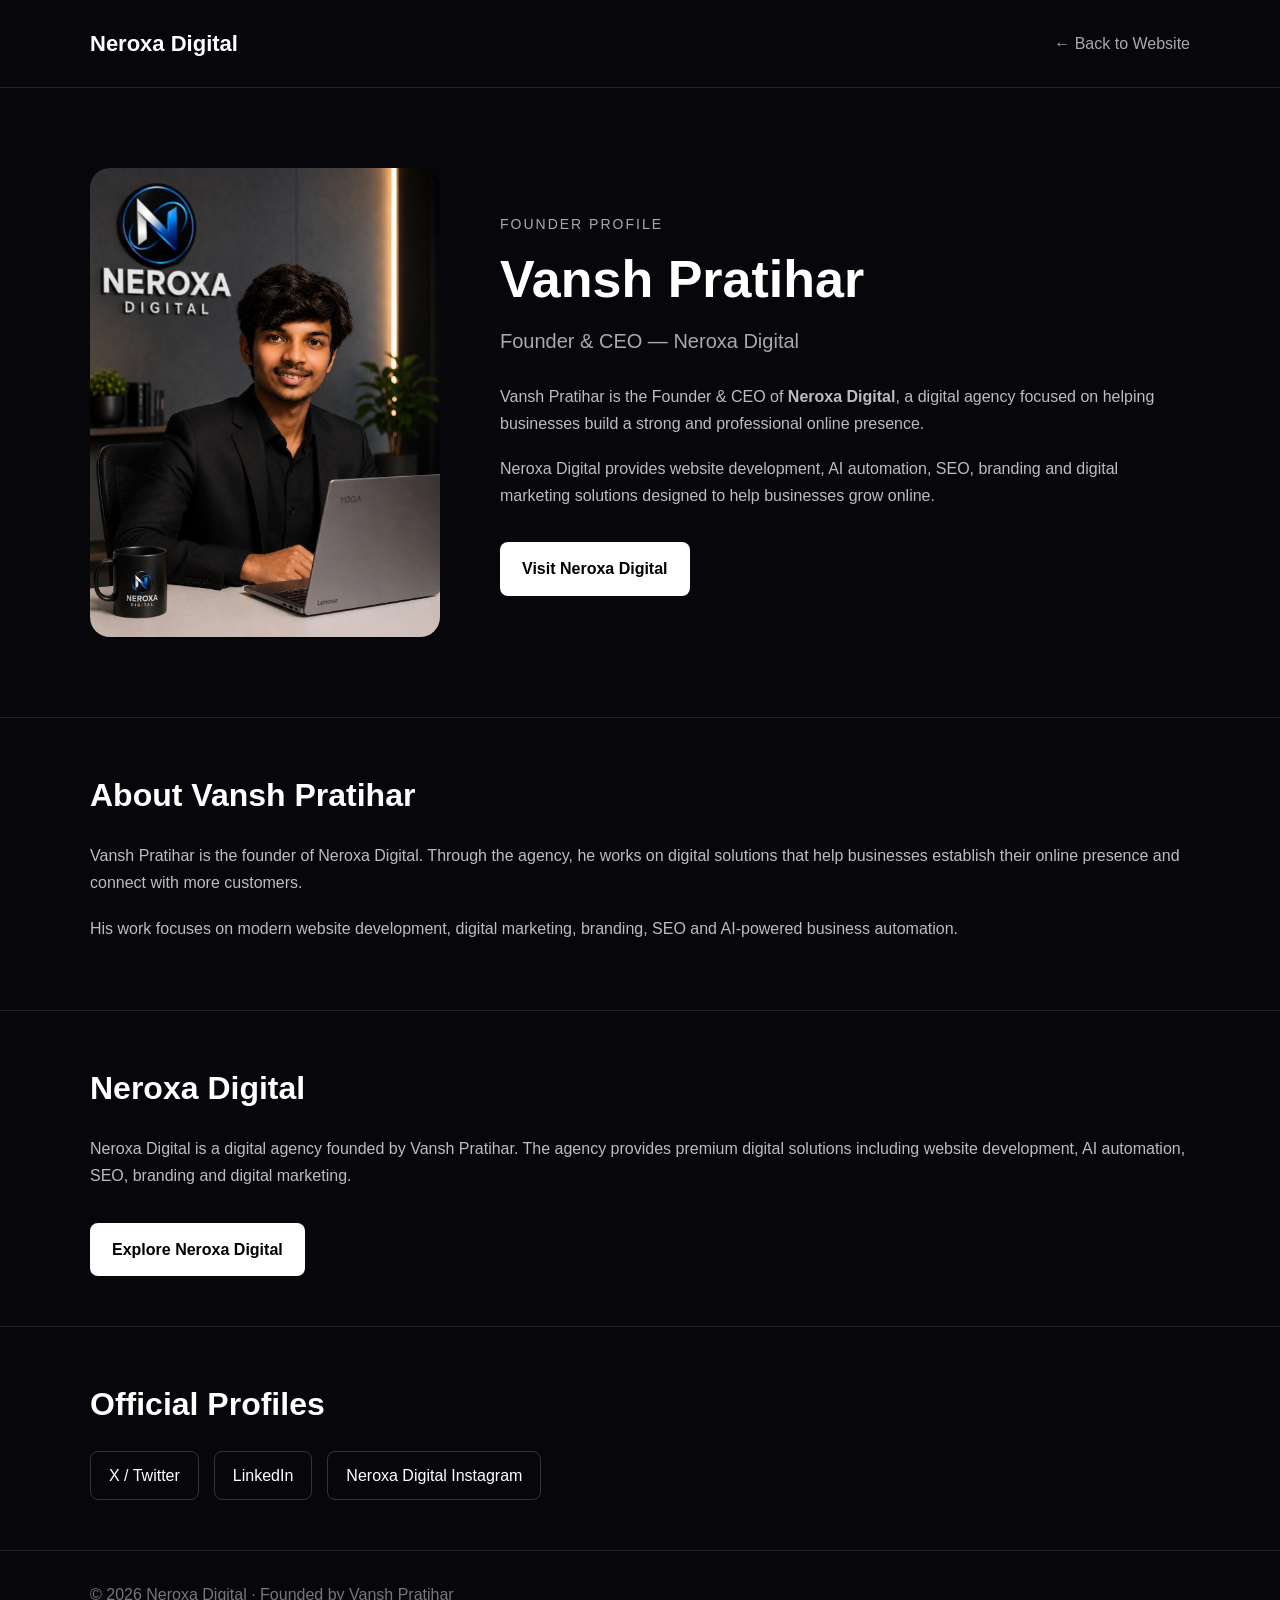
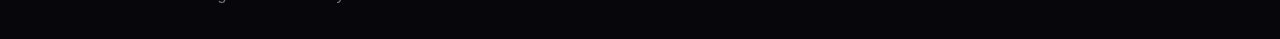
==== about/index.html @ e6c97af0 "Create index.html" ====
<!DOCTYPE html>
<html lang="en">

<head>

<meta charset="UTF-8">
<meta name="viewport" content="width=device-width, initial-scale=1.0">

<title>Vansh Pratihar | Founder of Neroxa Digital</title>

<meta name="description" content="Vansh Pratihar is the Founder & CEO of Neroxa Digital, a digital agency focused on website development, AI automation, SEO, branding and digital marketing.">

<meta name="author" content="Vansh Pratihar">

<meta name="robots" content="index, follow">

<link rel="canonical" href="https://neroxa-digital.github.io/neroxa-digital/about/">

<meta property="og:type" content="profile">
<meta property="og:title" content="Vansh Pratihar | Founder of Neroxa Digital">
<meta property="og:description" content="Vansh Pratihar is the Founder & CEO of Neroxa Digital.">
<meta property="og:image" content="https://neroxa-digital.github.io/neroxa-digital/assets/images/founder.jpg">
<meta property="og:url" content="https://neroxa-digital.github.io/neroxa-digital/about/">

<!-- Person Schema -->

<script type="application/ld+json">
{
  "@context": "https://schema.org",
  "@type": "Person",
  "@id": "https://neroxa-digital.github.io/neroxa-digital/about/#vansh-pratihar",
  "name": "Vansh Pratihar",
  "jobTitle": "Founder & CEO",
  "url": "https://neroxa-digital.github.io/neroxa-digital/about/",
  "image": "https://neroxa-digital.github.io/neroxa-digital/assets/images/founder.jpg",
  "description": "Vansh Pratihar is the Founder & CEO of Neroxa Digital, a digital agency focused on website development, AI automation, SEO, branding and digital marketing.",
  "worksFor": {
    "@type": "Organization",
    "@id": "https://neroxa-digital.github.io/neroxa-digital/#organization",
    "name": "Neroxa Digital",
    "url": "https://neroxa-digital.github.io/neroxa-digital/"
  },
  "sameAs": [
    "https://x.com/vansh_pratihar",
    "https://www.linkedin.com/in/neroxa-digital-72b333426/"
  ]
}
</script>

<style>

* {
    margin: 0;
    padding: 0;
    box-sizing: border-box;
}

body {
    font-family: Arial, sans-serif;
    background: #07070b;
    color: #ffffff;
    line-height: 1.7;
}

.container {
    width: 90%;
    max-width: 1100px;
    margin: auto;
}

header {
    padding: 25px 0;
    border-bottom: 1px solid #222;
}

nav {
    display: flex;
    justify-content: space-between;
    align-items: center;
}

.logo {
    color: #ffffff;
    text-decoration: none;
    font-size: 22px;
    font-weight: bold;
}

.back {
    color: #aaa;
    text-decoration: none;
}

.back:hover {
    color: #fff;
}

.hero {
    padding: 80px 0;
}

.profile {
    display: grid;
    grid-template-columns: 350px 1fr;
    gap: 60px;
    align-items: center;
}

.profile img {
    width: 100%;
    border-radius: 20px;
    display: block;
}

.badge {
    display: inline-block;
    color: #aaa;
    font-size: 14px;
    letter-spacing: 2px;
    margin-bottom: 15px;
}

h1 {
    font-size: 52px;
    line-height: 1.1;
    margin-bottom: 15px;
}

.role {
    font-size: 20px;
    color: #aaa;
    margin-bottom: 25px;
}

p {
    color: #bdbdbd;
    margin-bottom: 18px;
}

.section {
    padding: 50px 0;
    border-top: 1px solid #222;
}

h2 {
    font-size: 32px;
    margin-bottom: 20px;
}

.links {
    display: flex;
    gap: 15px;
    flex-wrap: wrap;
}

.links a {
    color: white;
    text-decoration: none;
    border: 1px solid #333;
    padding: 10px 18px;
    border-radius: 8px;
}

.links a:hover {
    background: #17171d;
}

.cta {
    display: inline-block;
    margin-top: 15px;
    padding: 13px 22px;
    background: white;
    color: black;
    text-decoration: none;
    border-radius: 8px;
    font-weight: bold;
}

footer {
    padding: 30px 0;
    border-top: 1px solid #222;
    color: #777;
}

@media (max-width: 700px) {

    .profile {
        grid-template-columns: 1fr;
        gap: 30px;
    }

    h1 {
        font-size: 38px;
    }

    .profile img {
        max-width: 350px;
        margin: auto;
    }

}

</style>

</head>

<body>

<header>

<div class="container">

<nav>

<a href="../" class="logo">
Neroxa Digital
</a>

<a href="../" class="back">
← Back to Website
</a>

</nav>

</div>

</header>


<main>

<section class="hero">

<div class="container">

<div class="profile">

<div>

<img
src="../assets/images/founder.jpg"
alt="Vansh Pratihar, Founder and CEO of Neroxa Digital"
>

</div>


<div>

<span class="badge">
FOUNDER PROFILE
</span>

<h1>
Vansh Pratihar
</h1>

<div class="role">
Founder & CEO — Neroxa Digital
</div>

<p>
Vansh Pratihar is the Founder & CEO of
<strong>Neroxa Digital</strong>, a digital agency focused on
helping businesses build a strong and professional online presence.
</p>

<p>
Neroxa Digital provides website development,
AI automation, SEO, branding and digital marketing
solutions designed to help businesses grow online.
</p>

<a href="../" class="cta">
Visit Neroxa Digital
</a>

</div>

</div>

</div>

</section>


<section class="section">

<div class="container">

<h2>
About Vansh Pratihar
</h2>

<p>
Vansh Pratihar is the founder of Neroxa Digital.
Through the agency, he works on digital solutions that
help businesses establish their online presence and
connect with more customers.
</p>

<p>
His work focuses on modern website development,
digital marketing, branding, SEO and AI-powered
business automation.
</p>

</div>

</section>


<section class="section">

<div class="container">

<h2>
Neroxa Digital
</h2>

<p>
Neroxa Digital is a digital agency founded by
Vansh Pratihar. The agency provides premium
digital solutions including website development,
AI automation, SEO, branding and digital marketing.
</p>

<a href="../" class="cta">
Explore Neroxa Digital
</a>

</div>

</section>


<section class="section">

<div class="container">

<h2>
Official Profiles
</h2>

<div class="links">

<a href="https://x.com/vansh_pratihar"
target="_blank"
rel="noopener">
X / Twitter
</a>

<a href="https://www.linkedin.com/in/neroxa-digital-72b333426/"
target="_blank"
rel="noopener">
LinkedIn
</a>

<a href="https://www.instagram.com/neroxa_digital/"
target="_blank"
rel="noopener">
Neroxa Digital Instagram
</a>

</div>

</div>

</section>

</main>


<footer>

<div class="container">

© 2026 Neroxa Digital · Founded by Vansh Pratihar

</div>

</footer>

</body>

</html>
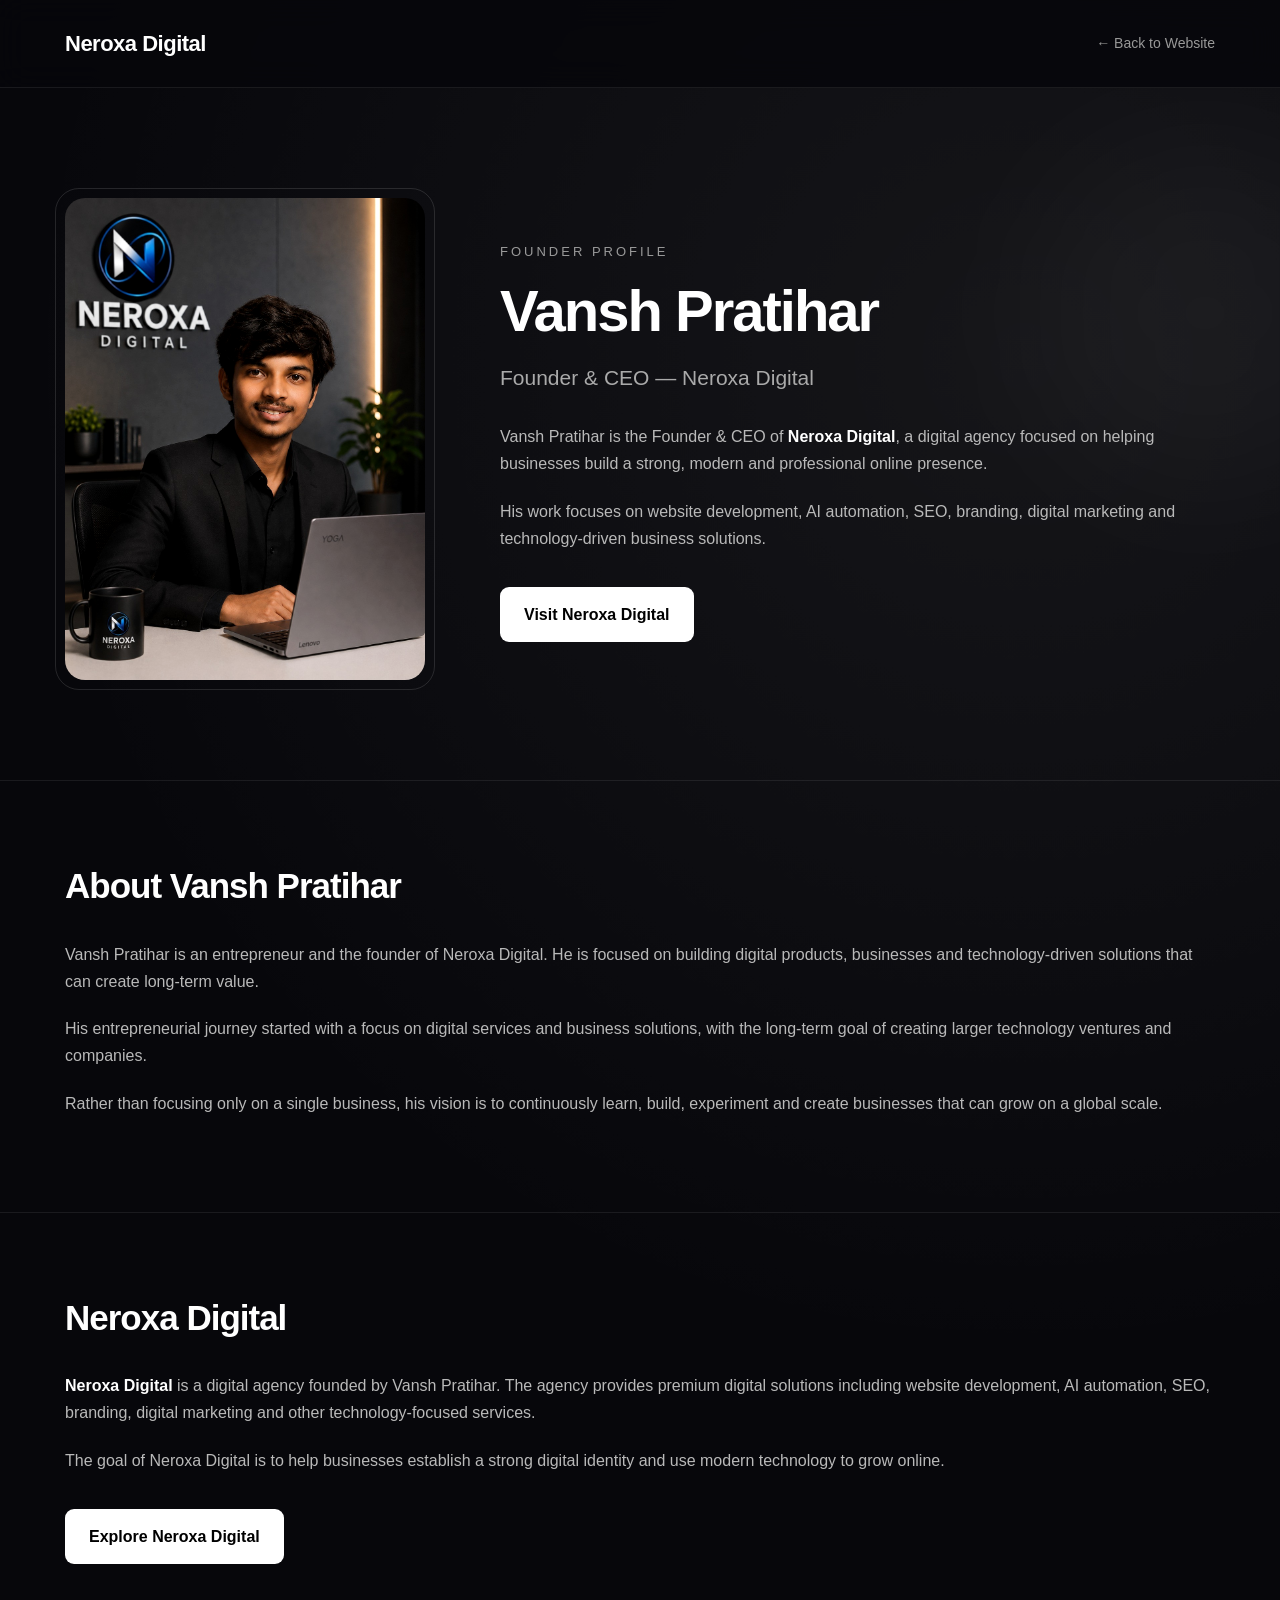
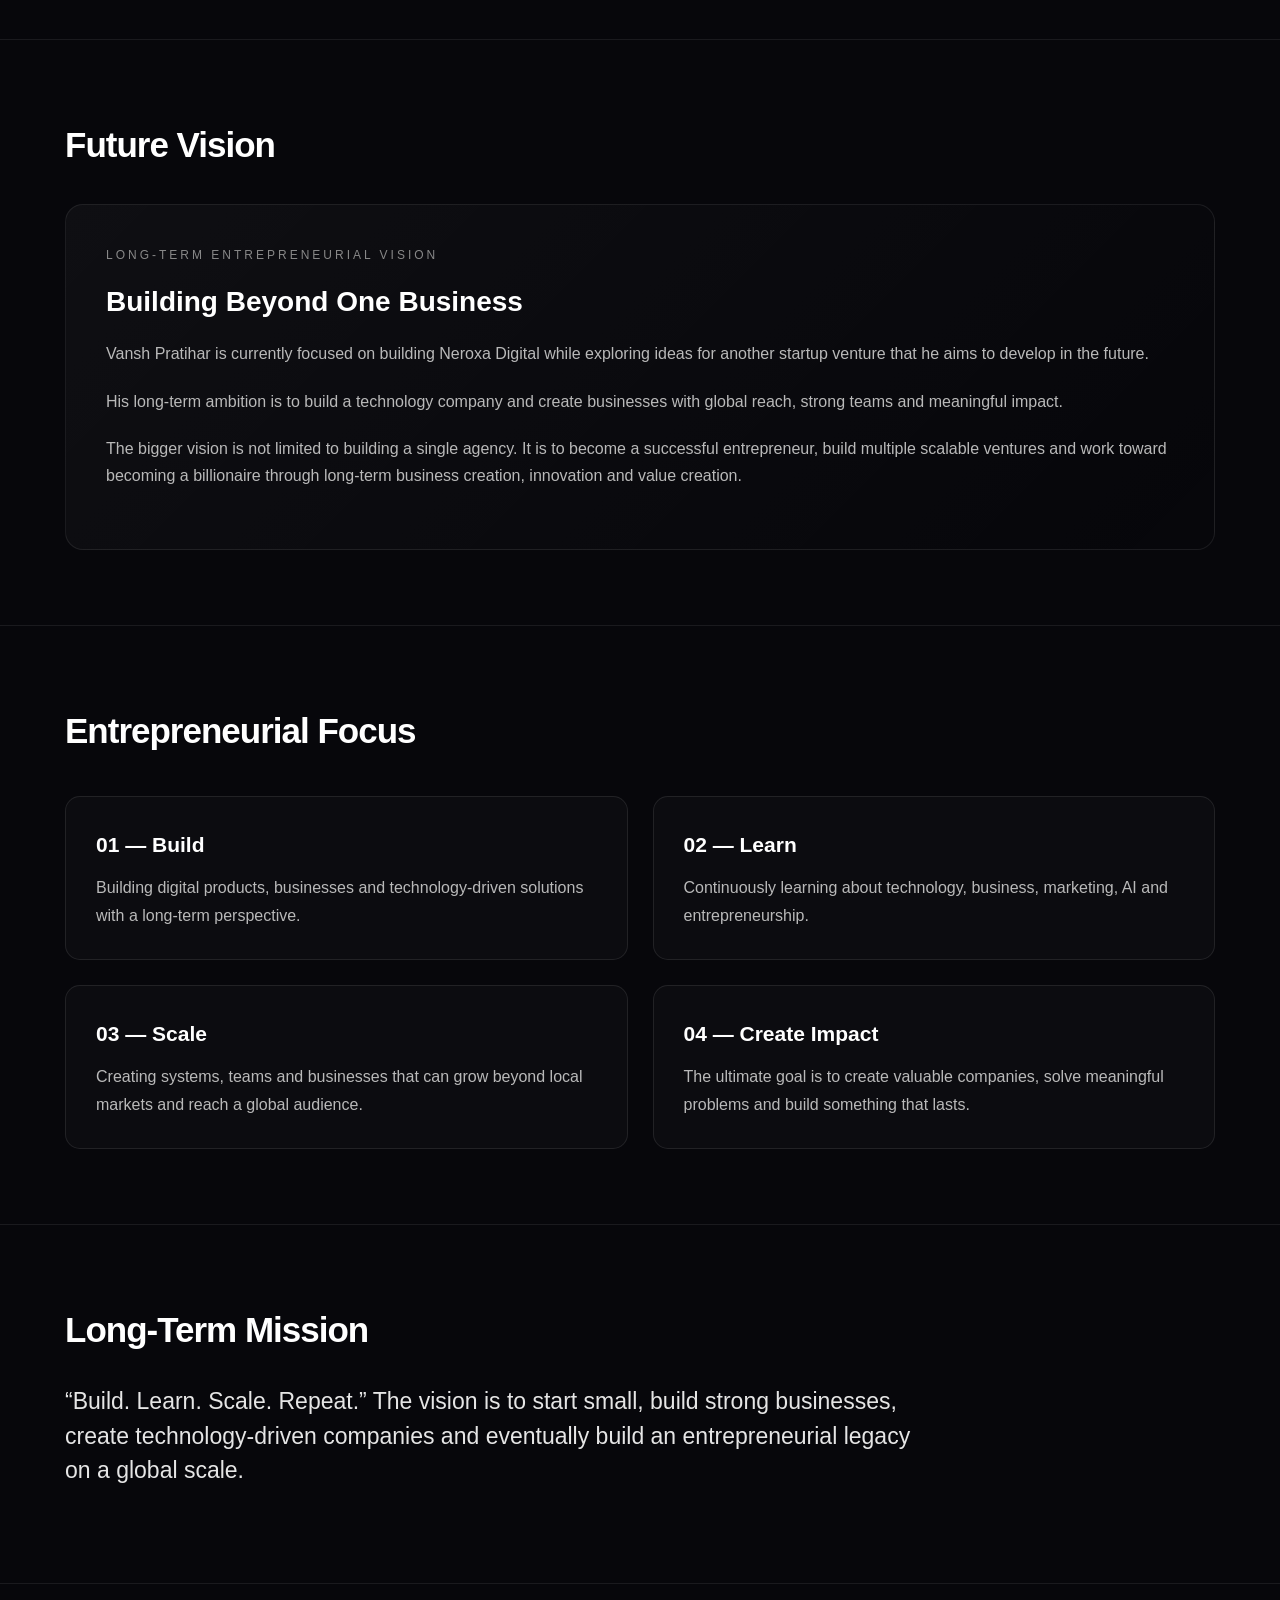
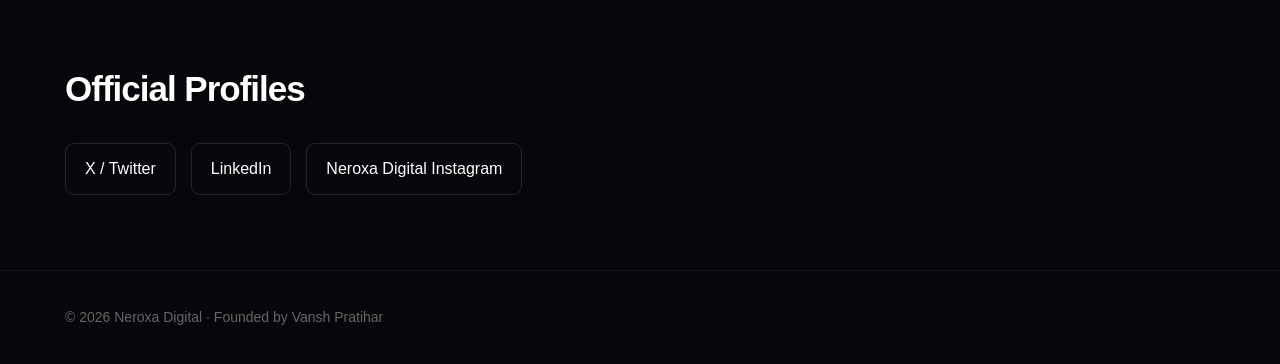
==== commit beb8a1b9: "Update index.html" ====
--- a/about/index.html
+++ b/about/index.html
@@ -8,19 +8,35 @@
 
 <title>Vansh Pratihar | Founder of Neroxa Digital</title>
 
-<meta name="description" content="Vansh Pratihar is the Founder & CEO of Neroxa Digital, a digital agency focused on website development, AI automation, SEO, branding and digital marketing.">
+<meta name="description"
+content="Vansh Pratihar is the Founder & CEO of Neroxa Digital, an entrepreneur focused on digital technology, AI automation, websites, branding and building future-focused startups.">
 
 <meta name="author" content="Vansh Pratihar">
 
 <meta name="robots" content="index, follow">
 
-<link rel="canonical" href="https://neroxa-digital.github.io/neroxa-digital/about/">
+<link rel="canonical"
+href="https://neroxa-digital.github.io/neroxa-digital/about/">
+
+<!-- Open Graph -->
 
 <meta property="og:type" content="profile">
-<meta property="og:title" content="Vansh Pratihar | Founder of Neroxa Digital">
-<meta property="og:description" content="Vansh Pratihar is the Founder & CEO of Neroxa Digital.">
-<meta property="og:image" content="https://neroxa-digital.github.io/neroxa-digital/assets/images/founder.jpg">
-<meta property="og:url" content="https://neroxa-digital.github.io/neroxa-digital/about/">
+
+<meta property="og:title"
+content="Vansh Pratihar | Founder & Entrepreneur">
+
+<meta property="og:description"
+content="Founder & CEO of Neroxa Digital, entrepreneur and aspiring technology founder focused on building digital businesses and future startups.">
+
+<meta property="og:image"
+content="https://neroxa-digital.github.io/neroxa-digital/assets/images/founder.jpg">
+
+<meta property="og:url"
+content="https://neroxa-digital.github.io/neroxa-digital/about/">
+
+<meta property="og:site_name"
+content="Neroxa Digital">
+
 
 <!-- Person Schema -->
 
@@ -29,25 +45,38 @@
   "@context": "https://schema.org",
   "@type": "Person",
   "@id": "https://neroxa-digital.github.io/neroxa-digital/about/#vansh-pratihar",
+
   "name": "Vansh Pratihar",
+
   "jobTitle": "Founder & CEO",
+
   "url": "https://neroxa-digital.github.io/neroxa-digital/about/",
+
   "image": "https://neroxa-digital.github.io/neroxa-digital/assets/images/founder.jpg",
-  "description": "Vansh Pratihar is the Founder & CEO of Neroxa Digital, a digital agency focused on website development, AI automation, SEO, branding and digital marketing.",
+
+  "description": "Vansh Pratihar is the Founder & CEO of Neroxa Digital and an entrepreneur focused on digital technology, AI automation, websites, branding, digital marketing and future startup ventures.",
+
   "worksFor": {
     "@type": "Organization",
     "@id": "https://neroxa-digital.github.io/neroxa-digital/#organization",
     "name": "Neroxa Digital",
     "url": "https://neroxa-digital.github.io/neroxa-digital/"
   },
+
   "sameAs": [
     "https://x.com/vansh_pratihar",
-    "https://www.linkedin.com/in/neroxa-digital-72b333426/"
+    "https://www.linkedin.com/in/neroxa-digital-72b333426/",
+    "https://www.instagram.com/neroxa_digital/"
   ]
 }
 </script>
 
+
 <style>
+
+/* =========================
+   RESET
+========================= */
 
 * {
     margin: 0;
@@ -55,156 +84,602 @@
     box-sizing: border-box;
 }
 
+
+/* =========================
+   BODY
+========================= */
+
 body {
-    font-family: Arial, sans-serif;
-    background: #07070b;
+
+    font-family:
+    Inter,
+    Arial,
+    Helvetica,
+    sans-serif;
+
+    background:
+    radial-gradient(
+        circle at 80% 10%,
+        rgba(255,255,255,0.06),
+        transparent 30%
+    ),
+    #07070b;
+
     color: #ffffff;
+
     line-height: 1.7;
-}
+
+    overflow-x: hidden;
+}
+
+
+/* =========================
+   CONTAINER
+========================= */
 
 .container {
+
     width: 90%;
-    max-width: 1100px;
+
+    max-width: 1150px;
+
     margin: auto;
 }
 
+
+/* =========================
+   HEADER
+========================= */
+
 header {
+
     padding: 25px 0;
-    border-bottom: 1px solid #222;
-}
+
+    border-bottom:
+    1px solid rgba(255,255,255,0.08);
+
+    position: sticky;
+
+    top: 0;
+
+    z-index: 100;
+
+    background:
+    rgba(7,7,11,0.85);
+
+    backdrop-filter:
+    blur(15px);
+}
+
 
 nav {
+
     display: flex;
+
     justify-content: space-between;
+
     align-items: center;
 }
 
+
 .logo {
+
     color: #ffffff;
+
     text-decoration: none;
+
     font-size: 22px;
-    font-weight: bold;
-}
+
+    font-weight: 700;
+
+    letter-spacing: -0.5px;
+}
+
 
 .back {
+
+    color: #999;
+
+    text-decoration: none;
+
+    font-size: 14px;
+
+    transition: 0.3s;
+}
+
+
+.back:hover {
+
+    color: #ffffff;
+}
+
+
+/* =========================
+   HERO
+========================= */
+
+.hero {
+
+    padding: 110px 0 100px;
+
+    position: relative;
+}
+
+
+.hero::before {
+
+    content: "";
+
+    position: absolute;
+
+    width: 350px;
+
+    height: 350px;
+
+    background:
+    rgba(255,255,255,0.04);
+
+    border-radius: 50%;
+
+    filter: blur(80px);
+
+    top: 50px;
+
+    right: -100px;
+
+    pointer-events: none;
+}
+
+
+.profile {
+
+    display: grid;
+
+    grid-template-columns:
+    360px 1fr;
+
+    gap: 75px;
+
+    align-items: center;
+
+    position: relative;
+
+    z-index: 2;
+}
+
+
+/* =========================
+   PROFILE IMAGE
+========================= */
+
+.profile-image {
+
+    position: relative;
+}
+
+
+.profile-image::after {
+
+    content: "";
+
+    position: absolute;
+
+    inset: -10px;
+
+    border:
+
+    1px solid
+    rgba(255,255,255,0.12);
+
+    border-radius: 24px;
+
+    z-index: -1;
+}
+
+
+.profile img {
+
+    width: 100%;
+
+    border-radius: 20px;
+
+    display: block;
+
+    filter:
+    grayscale(10%)
+    contrast(105%);
+
+    transition: 0.5s;
+}
+
+
+.profile img:hover {
+
+    transform:
+    translateY(-5px);
+
+    filter:
+    grayscale(0%)
+    contrast(105%);
+}
+
+
+/* =========================
+   BADGE
+========================= */
+
+.badge {
+
+    display: inline-block;
+
+    color: #999;
+
+    font-size: 13px;
+
+    letter-spacing: 3px;
+
+    margin-bottom: 18px;
+
+    text-transform: uppercase;
+}
+
+
+/* =========================
+   HEADINGS
+========================= */
+
+h1 {
+
+    font-size: 58px;
+
+    line-height: 1.05;
+
+    letter-spacing: -2px;
+
+    margin-bottom: 18px;
+}
+
+
+.role {
+
+    font-size: 21px;
+
     color: #aaa;
+
+    margin-bottom: 28px;
+}
+
+
+p {
+
+    color: #b9b9b9;
+
+    margin-bottom: 20px;
+
+    font-size: 16px;
+}
+
+
+strong {
+
+    color: #ffffff;
+}
+
+
+/* =========================
+   CTA
+========================= */
+
+.cta {
+
+    display: inline-block;
+
+    margin-top: 15px;
+
+    padding: 14px 24px;
+
+    background: #ffffff;
+
+    color: #000000;
+
     text-decoration: none;
-}
-
-.back:hover {
-    color: #fff;
-}
-
-.hero {
-    padding: 80px 0;
-}
-
-.profile {
+
+    border-radius: 9px;
+
+    font-weight: 700;
+
+    transition: 0.3s;
+}
+
+
+.cta:hover {
+
+    transform:
+    translateY(-3px);
+
+    box-shadow:
+    0 10px 30px
+    rgba(255,255,255,0.12);
+}
+
+
+/* =========================
+   SECTIONS
+========================= */
+
+.section {
+
+    padding: 75px 0;
+
+    border-top:
+    1px solid
+    rgba(255,255,255,0.08);
+}
+
+
+h2 {
+
+    font-size: 35px;
+
+    letter-spacing: -1px;
+
+    margin-bottom: 25px;
+}
+
+
+/* =========================
+   VISION GRID
+========================= */
+
+.vision-grid {
+
     display: grid;
-    grid-template-columns: 350px 1fr;
-    gap: 60px;
-    align-items: center;
-}
-
-.profile img {
-    width: 100%;
-    border-radius: 20px;
-    display: block;
-}
-
-.badge {
-    display: inline-block;
-    color: #aaa;
+
+    grid-template-columns:
+    repeat(2, 1fr);
+
+    gap: 25px;
+
+    margin-top: 35px;
+}
+
+
+.vision-card {
+
+    padding: 30px;
+
+    border:
+    1px solid
+    rgba(255,255,255,0.09);
+
+    border-radius: 15px;
+
+    background:
+    rgba(255,255,255,0.025);
+
+    transition: 0.3s;
+}
+
+
+.vision-card:hover {
+
+    transform:
+    translateY(-5px);
+
+    border-color:
+    rgba(255,255,255,0.18);
+
+    background:
+    rgba(255,255,255,0.04);
+}
+
+
+.vision-card h3 {
+
+    font-size: 21px;
+
+    margin-bottom: 12px;
+}
+
+
+.vision-card p {
+
+    margin-bottom: 0;
+}
+
+
+/* =========================
+   FUTURE STARTUP
+========================= */
+
+.future {
+
+    background:
+    linear-gradient(
+        135deg,
+        rgba(255,255,255,0.035),
+        transparent
+    );
+
+    border:
+    1px solid
+    rgba(255,255,255,0.08);
+
+    border-radius: 18px;
+
+    padding: 40px;
+
+    margin-top: 30px;
+}
+
+
+.future-label {
+
+    color: #888;
+
+    font-size: 12px;
+
+    letter-spacing: 3px;
+
+    text-transform: uppercase;
+
+    margin-bottom: 12px;
+}
+
+
+.future h3 {
+
+    font-size: 28px;
+
+    margin-bottom: 15px;
+}
+
+
+/* =========================
+   MISSION
+========================= */
+
+.mission {
+
+    font-size: 23px;
+
+    line-height: 1.5;
+
+    color: #e5e5e5;
+
+    max-width: 850px;
+}
+
+
+/* =========================
+   OFFICIAL LINKS
+========================= */
+
+.links {
+
+    display: flex;
+
+    gap: 15px;
+
+    flex-wrap: wrap;
+
+    margin-top: 25px;
+}
+
+
+.links a {
+
+    color: #ffffff;
+
+    text-decoration: none;
+
+    border:
+    1px solid
+    rgba(255,255,255,0.12);
+
+    padding: 11px 19px;
+
+    border-radius: 9px;
+
+    transition: 0.3s;
+}
+
+
+.links a:hover {
+
+    background:
+    rgba(255,255,255,0.06);
+
+    border-color:
+    rgba(255,255,255,0.25);
+
+    transform:
+    translateY(-2px);
+}
+
+
+/* =========================
+   FOOTER
+========================= */
+
+footer {
+
+    padding: 35px 0;
+
+    border-top:
+    1px solid
+    rgba(255,255,255,0.08);
+
+    color: #666;
+
     font-size: 14px;
-    letter-spacing: 2px;
-    margin-bottom: 15px;
-}
-
-h1 {
-    font-size: 52px;
-    line-height: 1.1;
-    margin-bottom: 15px;
-}
-
-.role {
-    font-size: 20px;
-    color: #aaa;
-    margin-bottom: 25px;
-}
-
-p {
-    color: #bdbdbd;
-    margin-bottom: 18px;
-}
-
-.section {
-    padding: 50px 0;
-    border-top: 1px solid #222;
-}
-
-h2 {
-    font-size: 32px;
-    margin-bottom: 20px;
-}
-
-.links {
-    display: flex;
-    gap: 15px;
-    flex-wrap: wrap;
-}
-
-.links a {
-    color: white;
-    text-decoration: none;
-    border: 1px solid #333;
-    padding: 10px 18px;
-    border-radius: 8px;
-}
-
-.links a:hover {
-    background: #17171d;
-}
-
-.cta {
-    display: inline-block;
-    margin-top: 15px;
-    padding: 13px 22px;
-    background: white;
-    color: black;
-    text-decoration: none;
-    border-radius: 8px;
-    font-weight: bold;
-}
-
-footer {
-    padding: 30px 0;
-    border-top: 1px solid #222;
-    color: #777;
-}
-
-@media (max-width: 700px) {
+}
+
+
+/* =========================
+   MOBILE
+========================= */
+
+@media (max-width: 750px) {
 
     .profile {
+
         grid-template-columns: 1fr;
-        gap: 30px;
+
+        gap: 40px;
     }
 
-    h1 {
-        font-size: 38px;
-    }
-
-    .profile img {
-        max-width: 350px;
+
+    .profile-image {
+
+        max-width: 340px;
+
         margin: auto;
     }
 
+
+    h1 {
+
+        font-size: 42px;
+    }
+
+
+    .role {
+
+        font-size: 18px;
+    }
+
+
+    .vision-grid {
+
+        grid-template-columns: 1fr;
+    }
+
+
+    .future {
+
+        padding: 28px;
+    }
+
+
+    .mission {
+
+        font-size: 20px;
+    }
+
 }
 
 </style>
 
 </head>
 
+
 <body>
+
+
+<!-- =========================
+     HEADER
+========================= -->
 
 <header>
 
@@ -227,15 +702,22 @@
 </header>
 
 
+
 <main>
 
+
+<!-- =========================
+     HERO
+========================= -->
+
 <section class="hero">
 
 <div class="container">
 
 <div class="profile">
 
-<div>
+
+<div class="profile-image">
 
 <img
 src="../assets/images/founder.jpg"
@@ -248,28 +730,38 @@
 <div>
 
 <span class="badge">
-FOUNDER PROFILE
+Founder Profile
 </span>
+
 
 <h1>
 Vansh Pratihar
 </h1>
 
+
 <div class="role">
 Founder & CEO — Neroxa Digital
 </div>
 
-<p>
+
+<p>
+
 Vansh Pratihar is the Founder & CEO of
-<strong>Neroxa Digital</strong>, a digital agency focused on
-helping businesses build a strong and professional online presence.
-</p>
-
-<p>
-Neroxa Digital provides website development,
-AI automation, SEO, branding and digital marketing
-solutions designed to help businesses grow online.
-</p>
+<strong>Neroxa Digital</strong>, a digital agency
+focused on helping businesses build a strong,
+modern and professional online presence.
+
+</p>
+
+
+<p>
+
+His work focuses on website development,
+AI automation, SEO, branding, digital marketing
+and technology-driven business solutions.
+
+</p>
+
 
 <a href="../" class="cta">
 Visit Neroxa Digital
@@ -284,6 +776,11 @@
 </section>
 
 
+
+<!-- =========================
+     ABOUT
+========================= -->
+
 <section class="section">
 
 <div class="container">
@@ -292,23 +789,45 @@
 About Vansh Pratihar
 </h2>
 
-<p>
-Vansh Pratihar is the founder of Neroxa Digital.
-Through the agency, he works on digital solutions that
-help businesses establish their online presence and
-connect with more customers.
-</p>
-
-<p>
-His work focuses on modern website development,
-digital marketing, branding, SEO and AI-powered
-business automation.
+
+<p>
+
+Vansh Pratihar is an entrepreneur and the founder
+of Neroxa Digital. He is focused on building
+digital products, businesses and technology-driven
+solutions that can create long-term value.
+
+</p>
+
+
+<p>
+
+His entrepreneurial journey started with a focus
+on digital services and business solutions, with
+the long-term goal of creating larger technology
+ventures and companies.
+
+</p>
+
+
+<p>
+
+Rather than focusing only on a single business,
+his vision is to continuously learn, build,
+experiment and create businesses that can grow
+on a global scale.
+
 </p>
 
 </div>
 
 </section>
 
+
+
+<!-- =========================
+     NEROXA DIGITAL
+========================= -->
 
 <section class="section">
 
@@ -318,12 +837,28 @@
 Neroxa Digital
 </h2>
 
-<p>
-Neroxa Digital is a digital agency founded by
-Vansh Pratihar. The agency provides premium
-digital solutions including website development,
-AI automation, SEO, branding and digital marketing.
-</p>
+
+<p>
+
+<strong>Neroxa Digital</strong> is a digital agency
+founded by Vansh Pratihar.
+
+The agency provides premium digital solutions
+including website development, AI automation,
+SEO, branding, digital marketing and other
+technology-focused services.
+
+</p>
+
+
+<p>
+
+The goal of Neroxa Digital is to help businesses
+establish a strong digital identity and use
+modern technology to grow online.
+
+</p>
+
 
 <a href="../" class="cta">
 Explore Neroxa Digital
@@ -334,6 +869,198 @@
 </section>
 
 
+
+<!-- =========================
+     FUTURE VISION
+========================= -->
+
+<section class="section">
+
+<div class="container">
+
+<h2>
+Future Vision
+</h2>
+
+
+<div class="future">
+
+<div class="future-label">
+Long-Term Entrepreneurial Vision
+</div>
+
+
+<h3>
+Building Beyond One Business
+</h3>
+
+
+<p>
+
+Vansh Pratihar is currently focused on building
+Neroxa Digital while exploring ideas for another
+startup venture that he aims to develop in the
+future.
+
+</p>
+
+
+<p>
+
+His long-term ambition is to build a technology
+company and create businesses with global reach,
+strong teams and meaningful impact.
+
+</p>
+
+
+<p>
+
+The bigger vision is not limited to building a
+single agency. It is to become a successful
+entrepreneur, build multiple scalable ventures
+and work toward becoming a billionaire through
+long-term business creation, innovation and
+value creation.
+
+</p>
+
+</div>
+
+</div>
+
+</section>
+
+
+
+<!-- =========================
+     ENTREPRENEURIAL FOCUS
+========================= -->
+
+<section class="section">
+
+<div class="container">
+
+<h2>
+Entrepreneurial Focus
+</h2>
+
+
+<div class="vision-grid">
+
+
+<div class="vision-card">
+
+<h3>
+01 — Build
+</h3>
+
+<p>
+
+Building digital products, businesses and
+technology-driven solutions with a long-term
+perspective.
+
+</p>
+
+</div>
+
+
+
+<div class="vision-card">
+
+<h3>
+02 — Learn
+</h3>
+
+<p>
+
+Continuously learning about technology,
+business, marketing, AI and entrepreneurship.
+
+</p>
+
+</div>
+
+
+
+<div class="vision-card">
+
+<h3>
+03 — Scale
+</h3>
+
+<p>
+
+Creating systems, teams and businesses that
+can grow beyond local markets and reach a
+global audience.
+
+</p>
+
+</div>
+
+
+
+<div class="vision-card">
+
+<h3>
+04 — Create Impact
+</h3>
+
+<p>
+
+The ultimate goal is to create valuable
+companies, solve meaningful problems and
+build something that lasts.
+
+</p>
+
+</div>
+
+
+</div>
+
+</div>
+
+</section>
+
+
+
+<!-- =========================
+     MISSION
+========================= -->
+
+<section class="section">
+
+<div class="container">
+
+<h2>
+Long-Term Mission
+</h2>
+
+
+<p class="mission">
+
+“Build. Learn. Scale. Repeat.”
+
+The vision is to start small, build strong
+businesses, create technology-driven companies
+and eventually build an entrepreneurial legacy
+on a global scale.
+
+</p>
+
+</div>
+
+</section>
+
+
+
+<!-- =========================
+     OFFICIAL PROFILES
+========================= -->
+
 <section class="section">
 
 <div class="container">
@@ -342,35 +1069,52 @@
 Official Profiles
 </h2>
 
+
 <div class="links">
 
-<a href="https://x.com/vansh_pratihar"
+
+<a
+href="https://x.com/vansh_pratihar"
 target="_blank"
-rel="noopener">
+rel="noopener noreferrer"
+>
 X / Twitter
 </a>
 
-<a href="https://www.linkedin.com/in/neroxa-digital-72b333426/"
+
+<a
+href="https://www.linkedin.com/in/neroxa-digital-72b333426/"
 target="_blank"
-rel="noopener">
+rel="noopener noreferrer"
+>
 LinkedIn
 </a>
 
-<a href="https://www.instagram.com/neroxa_digital/"
+
+<a
+href="https://www.instagram.com/neroxa_digital/"
 target="_blank"
-rel="noopener">
+rel="noopener noreferrer"
+>
 Neroxa Digital Instagram
 </a>
 
+
 </div>
 
 </div>
 
 </section>
 
+
 </main>
 
 
+
+<!-- =========================
+     FOOTER
+========================= -->
+
 <footer>
 
 <div class="container">
@@ -381,6 +1125,7 @@
 
 </footer>
 
+
 </body>
 
 </html>
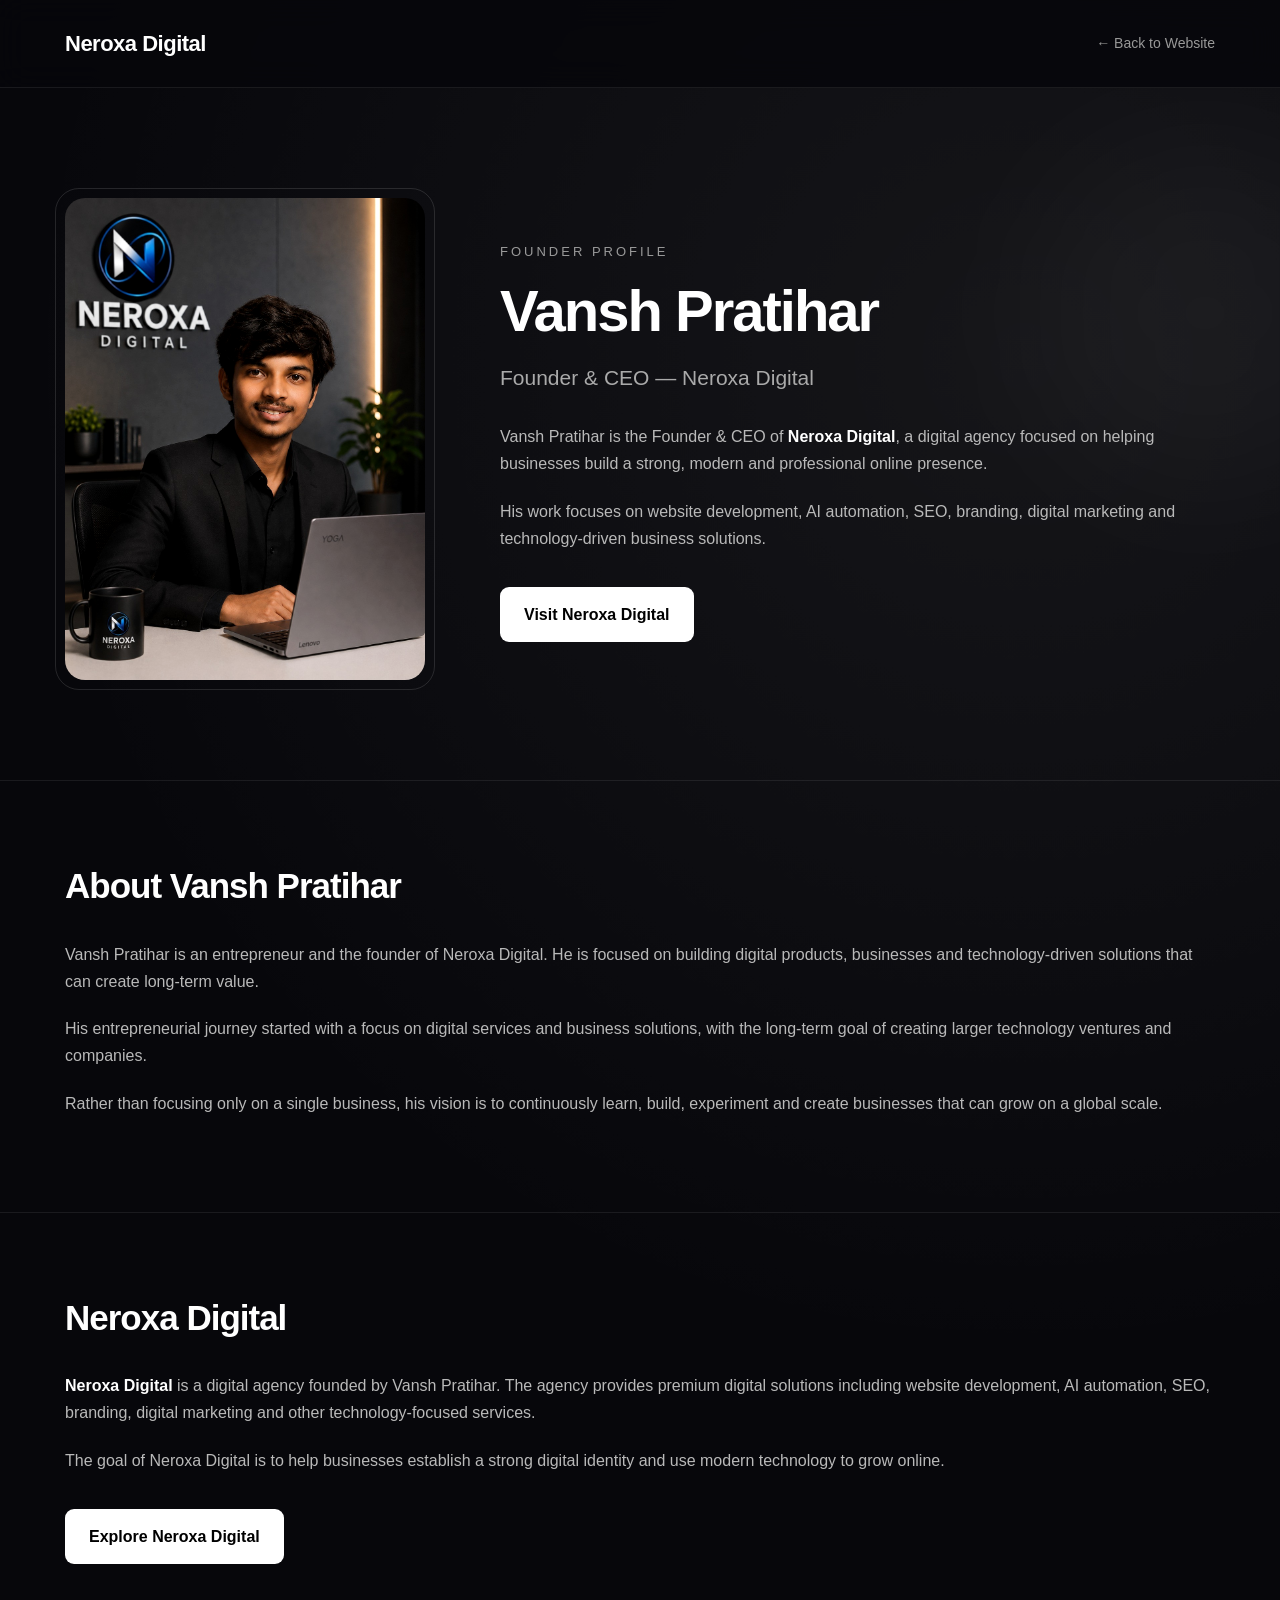
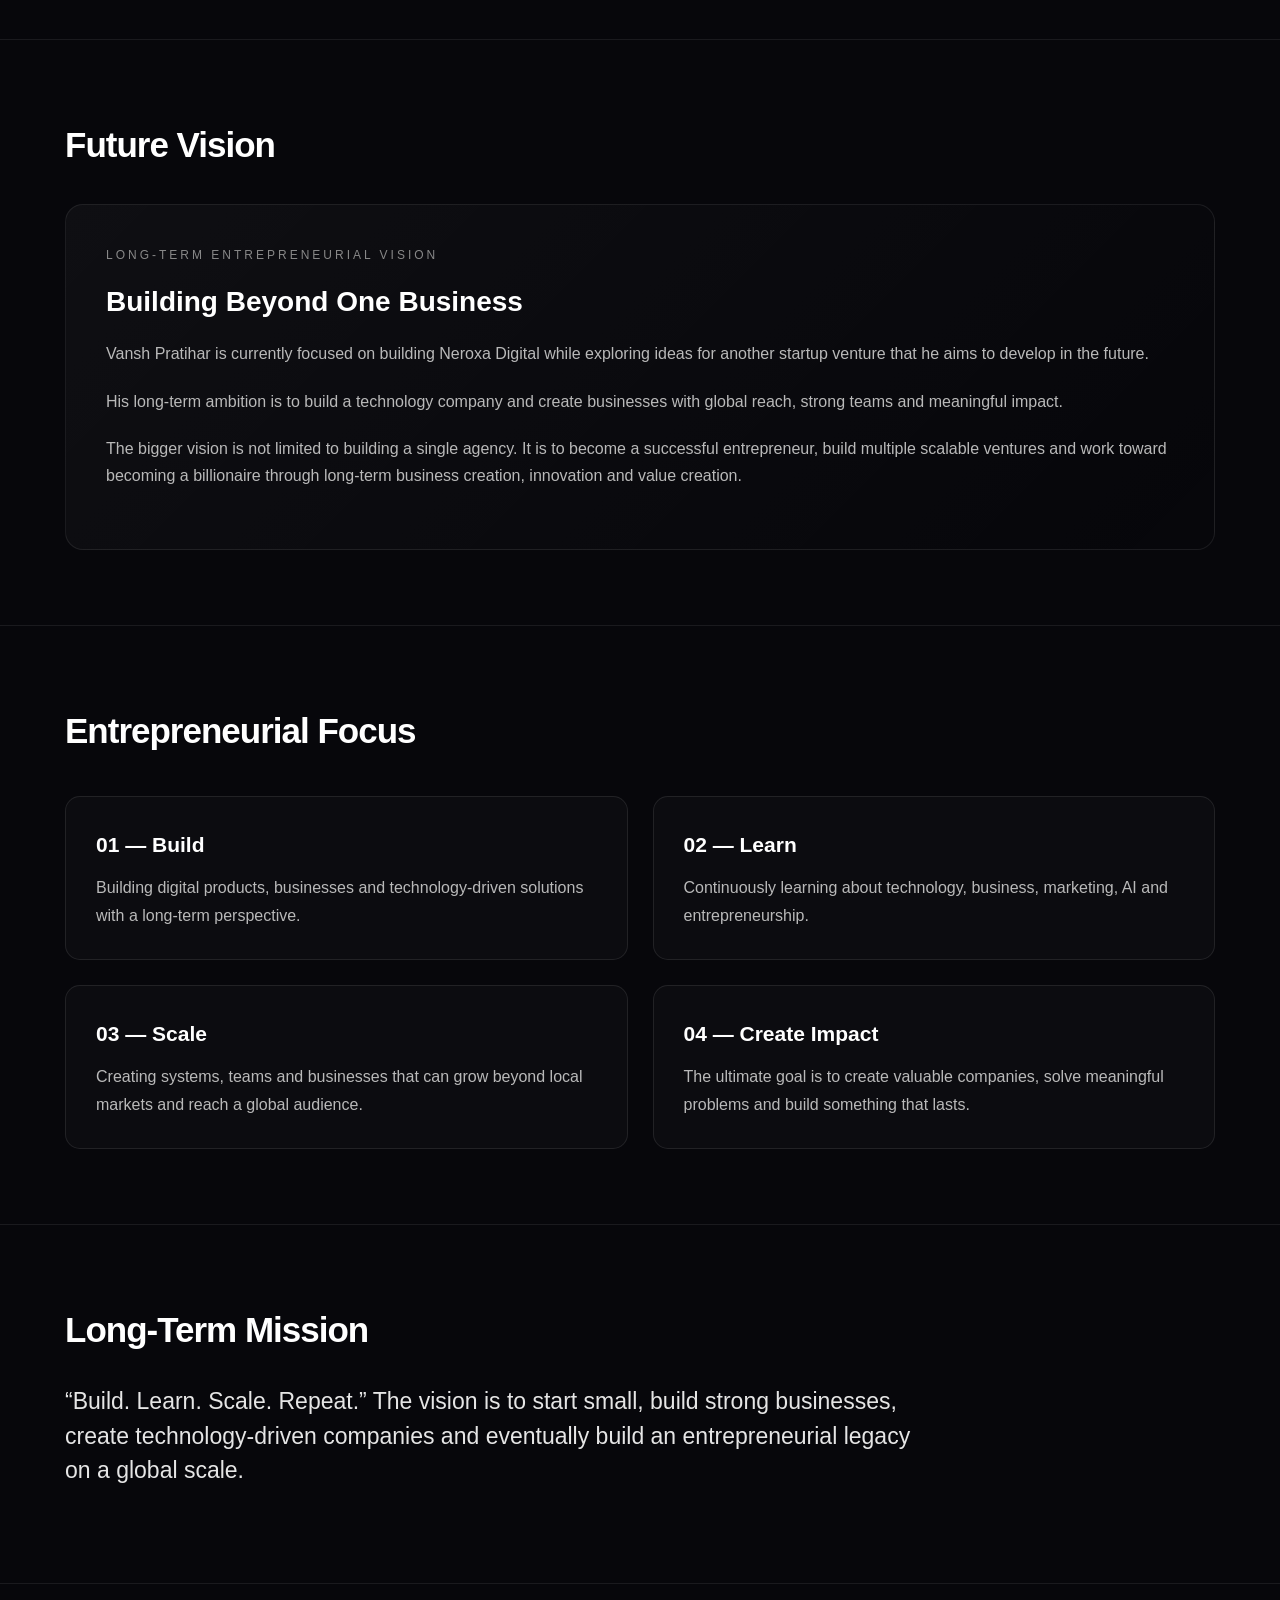
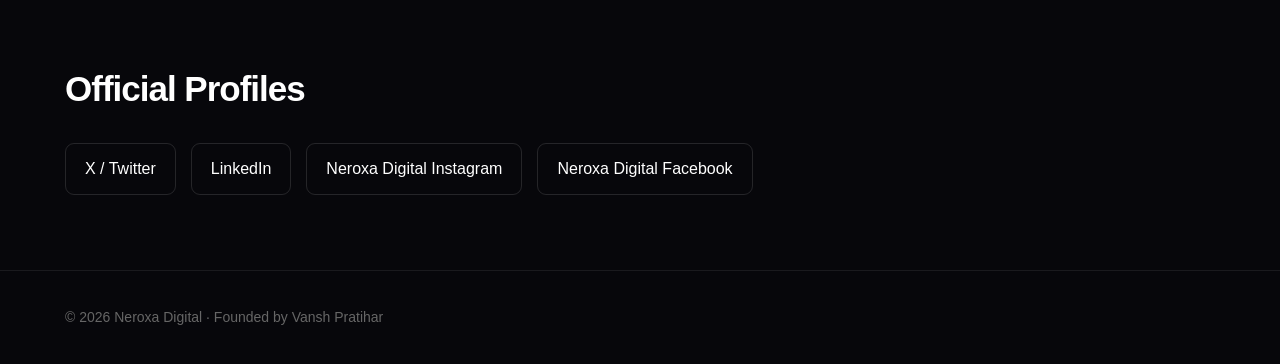
==== commit dcb118c0: "Update index.html" ====
--- a/about/index.html
+++ b/about/index.html
@@ -66,17 +66,14 @@
   "sameAs": [
     "https://x.com/vansh_pratihar",
     "https://www.linkedin.com/in/neroxa-digital-72b333426/",
-    "https://www.instagram.com/neroxa_digital/"
+    "https://www.instagram.com/neroxa__digital/",
+    "https://www.facebook.com/share/1B4T8UNddM/"
   ]
 }
 </script>
 
 
 <style>
-
-/* =========================
-   RESET
-========================= */
 
 * {
     margin: 0;
@@ -84,13 +81,7 @@
     box-sizing: border-box;
 }
 
-
-/* =========================
-   BODY
-========================= */
-
 body {
-
     font-family:
     Inter,
     Arial,
@@ -112,27 +103,13 @@
     overflow-x: hidden;
 }
 
-
-/* =========================
-   CONTAINER
-========================= */
-
 .container {
-
     width: 90%;
-
     max-width: 1150px;
-
     margin: auto;
 }
 
-
-/* =========================
-   HEADER
-========================= */
-
 header {
-
     padding: 25px 0;
 
     border-bottom:
@@ -151,9 +128,7 @@
     blur(15px);
 }
 
-
 nav {
-
     display: flex;
 
     justify-content: space-between;
@@ -161,9 +136,7 @@
     align-items: center;
 }
 
-
 .logo {
-
     color: #ffffff;
 
     text-decoration: none;
@@ -175,9 +148,7 @@
     letter-spacing: -0.5px;
 }
 
-
 .back {
-
     color: #999;
 
     text-decoration: none;
@@ -187,27 +158,17 @@
     transition: 0.3s;
 }
 
-
 .back:hover {
-
     color: #ffffff;
 }
 
-
-/* =========================
-   HERO
-========================= */
-
 .hero {
-
     padding: 110px 0 100px;
 
     position: relative;
 }
 
-
 .hero::before {
-
     content: "";
 
     position: absolute;
@@ -230,9 +191,7 @@
     pointer-events: none;
 }
 
-
 .profile {
-
     display: grid;
 
     grid-template-columns:
@@ -247,19 +206,11 @@
     z-index: 2;
 }
 
-
-/* =========================
-   PROFILE IMAGE
-========================= */
-
 .profile-image {
-
     position: relative;
 }
 
-
 .profile-image::after {
-
     content: "";
 
     position: absolute;
@@ -267,7 +218,6 @@
     inset: -10px;
 
     border:
-
     1px solid
     rgba(255,255,255,0.12);
 
@@ -276,9 +226,7 @@
     z-index: -1;
 }
 
-
 .profile img {
-
     width: 100%;
 
     border-radius: 20px;
@@ -292,9 +240,7 @@
     transition: 0.5s;
 }
 
-
 .profile img:hover {
-
     transform:
     translateY(-5px);
 
@@ -303,13 +249,7 @@
     contrast(105%);
 }
 
-
-/* =========================
-   BADGE
-========================= */
-
 .badge {
-
     display: inline-block;
 
     color: #999;
@@ -323,13 +263,7 @@
     text-transform: uppercase;
 }
 
-
-/* =========================
-   HEADINGS
-========================= */
-
 h1 {
-
     font-size: 58px;
 
     line-height: 1.05;
@@ -339,9 +273,7 @@
     margin-bottom: 18px;
 }
 
-
 .role {
-
     font-size: 21px;
 
     color: #aaa;
@@ -349,9 +281,7 @@
     margin-bottom: 28px;
 }
 
-
 p {
-
     color: #b9b9b9;
 
     margin-bottom: 20px;
@@ -359,19 +289,11 @@
     font-size: 16px;
 }
 
-
 strong {
-
     color: #ffffff;
 }
 
-
-/* =========================
-   CTA
-========================= */
-
 .cta {
-
     display: inline-block;
 
     margin-top: 15px;
@@ -391,9 +313,7 @@
     transition: 0.3s;
 }
 
-
 .cta:hover {
-
     transform:
     translateY(-3px);
 
@@ -402,13 +322,7 @@
     rgba(255,255,255,0.12);
 }
 
-
-/* =========================
-   SECTIONS
-========================= */
-
 .section {
-
     padding: 75px 0;
 
     border-top:
@@ -416,9 +330,7 @@
     rgba(255,255,255,0.08);
 }
 
-
 h2 {
-
     font-size: 35px;
 
     letter-spacing: -1px;
@@ -426,13 +338,7 @@
     margin-bottom: 25px;
 }
 
-
-/* =========================
-   VISION GRID
-========================= */
-
 .vision-grid {
-
     display: grid;
 
     grid-template-columns:
@@ -443,9 +349,7 @@
     margin-top: 35px;
 }
 
-
 .vision-card {
-
     padding: 30px;
 
     border:
@@ -460,9 +364,7 @@
     transition: 0.3s;
 }
 
-
 .vision-card:hover {
-
     transform:
     translateY(-5px);
 
@@ -473,27 +375,17 @@
     rgba(255,255,255,0.04);
 }
 
-
 .vision-card h3 {
-
     font-size: 21px;
 
     margin-bottom: 12px;
 }
 
-
 .vision-card p {
-
     margin-bottom: 0;
 }
 
-
-/* =========================
-   FUTURE STARTUP
-========================= */
-
 .future {
-
     background:
     linear-gradient(
         135deg,
@@ -512,9 +404,7 @@
     margin-top: 30px;
 }
 
-
 .future-label {
-
     color: #888;
 
     font-size: 12px;
@@ -526,21 +416,13 @@
     margin-bottom: 12px;
 }
 
-
 .future h3 {
-
     font-size: 28px;
 
     margin-bottom: 15px;
 }
 
-
-/* =========================
-   MISSION
-========================= */
-
 .mission {
-
     font-size: 23px;
 
     line-height: 1.5;
@@ -550,13 +432,7 @@
     max-width: 850px;
 }
 
-
-/* =========================
-   OFFICIAL LINKS
-========================= */
-
 .links {
-
     display: flex;
 
     gap: 15px;
@@ -566,9 +442,7 @@
     margin-top: 25px;
 }
 
-
 .links a {
-
     color: #ffffff;
 
     text-decoration: none;
@@ -584,9 +458,7 @@
     transition: 0.3s;
 }
 
-
 .links a:hover {
-
     background:
     rgba(255,255,255,0.06);
 
@@ -597,13 +469,7 @@
     translateY(-2px);
 }
 
-
-/* =========================
-   FOOTER
-========================= */
-
 footer {
-
     padding: 35px 0;
 
     border-top:
@@ -615,55 +481,37 @@
     font-size: 14px;
 }
 
-
-/* =========================
-   MOBILE
-========================= */
-
 @media (max-width: 750px) {
 
     .profile {
-
         grid-template-columns: 1fr;
 
         gap: 40px;
     }
 
-
     .profile-image {
-
         max-width: 340px;
 
         margin: auto;
     }
 
-
     h1 {
-
         font-size: 42px;
     }
 
-
     .role {
-
         font-size: 18px;
     }
 
-
     .vision-grid {
-
         grid-template-columns: 1fr;
     }
 
-
     .future {
-
         padding: 28px;
     }
 
-
     .mission {
-
         font-size: 20px;
     }
 
@@ -676,10 +524,6 @@
 
 <body>
 
-
-<!-- =========================
-     HEADER
-========================= -->
 
 <header>
 
@@ -702,20 +546,14 @@
 </header>
 
 
-
 <main>
 
 
-<!-- =========================
-     HERO
-========================= -->
-
 <section class="hero">
 
 <div class="container">
 
 <div class="profile">
-
 
 <div class="profile-image">
 
@@ -733,16 +571,13 @@
 Founder Profile
 </span>
 
-
 <h1>
 Vansh Pratihar
 </h1>
 
-
 <div class="role">
 Founder & CEO — Neroxa Digital
 </div>
-
 
 <p>
 
@@ -753,7 +588,6 @@
 
 </p>
 
-
 <p>
 
 His work focuses on website development,
@@ -762,7 +596,6 @@
 
 </p>
 
-
 <a href="../" class="cta">
 Visit Neroxa Digital
 </a>
@@ -776,11 +609,6 @@
 </section>
 
 
-
-<!-- =========================
-     ABOUT
-========================= -->
-
 <section class="section">
 
 <div class="container">
@@ -788,7 +616,6 @@
 <h2>
 About Vansh Pratihar
 </h2>
-
 
 <p>
 
@@ -799,7 +626,6 @@
 
 </p>
 
-
 <p>
 
 His entrepreneurial journey started with a focus
@@ -809,7 +635,6 @@
 
 </p>
 
-
 <p>
 
 Rather than focusing only on a single business,
@@ -824,11 +649,6 @@
 </section>
 
 
-
-<!-- =========================
-     NEROXA DIGITAL
-========================= -->
-
 <section class="section">
 
 <div class="container">
@@ -836,7 +656,6 @@
 <h2>
 Neroxa Digital
 </h2>
-
 
 <p>
 
@@ -850,7 +669,6 @@
 
 </p>
 
-
 <p>
 
 The goal of Neroxa Digital is to help businesses
@@ -859,7 +677,6 @@
 
 </p>
 
-
 <a href="../" class="cta">
 Explore Neroxa Digital
 </a>
@@ -869,11 +686,6 @@
 </section>
 
 
-
-<!-- =========================
-     FUTURE VISION
-========================= -->
-
 <section class="section">
 
 <div class="container">
@@ -882,18 +694,15 @@
 Future Vision
 </h2>
 
-
 <div class="future">
 
 <div class="future-label">
 Long-Term Entrepreneurial Vision
 </div>
-
 
 <h3>
 Building Beyond One Business
 </h3>
-
 
 <p>
 
@@ -904,7 +713,6 @@
 
 </p>
 
-
 <p>
 
 His long-term ambition is to build a technology
@@ -912,7 +720,6 @@
 strong teams and meaningful impact.
 
 </p>
-
 
 <p>
 
@@ -932,11 +739,6 @@
 </section>
 
 
-
-<!-- =========================
-     ENTREPRENEURIAL FOCUS
-========================= -->
-
 <section class="section">
 
 <div class="container">
@@ -945,9 +747,7 @@
 Entrepreneurial Focus
 </h2>
 
-
 <div class="vision-grid">
-
 
 <div class="vision-card">
 
@@ -966,7 +766,6 @@
 </div>
 
 
-
 <div class="vision-card">
 
 <h3>
@@ -983,7 +782,6 @@
 </div>
 
 
-
 <div class="vision-card">
 
 <h3>
@@ -1001,7 +799,6 @@
 </div>
 
 
-
 <div class="vision-card">
 
 <h3>
@@ -1018,18 +815,12 @@
 
 </div>
 
-
 </div>
 
 </div>
 
 </section>
 
-
-
-<!-- =========================
-     MISSION
-========================= -->
 
 <section class="section">
 
@@ -1038,7 +829,6 @@
 <h2>
 Long-Term Mission
 </h2>
-
 
 <p class="mission">
 
@@ -1056,11 +846,6 @@
 </section>
 
 
-
-<!-- =========================
-     OFFICIAL PROFILES
-========================= -->
-
 <section class="section">
 
 <div class="container">
@@ -1069,9 +854,7 @@
 Official Profiles
 </h2>
 
-
 <div class="links">
-
 
 <a
 href="https://x.com/vansh_pratihar"
@@ -1092,7 +875,7 @@
 
 
 <a
-href="https://www.instagram.com/neroxa_digital/"
+href="https://www.instagram.com/neroxa__digital/"
 target="_blank"
 rel="noopener noreferrer"
 >
@@ -1100,6 +883,14 @@
 </a>
 
 
+<a
+href="https://www.facebook.com/share/1B4T8UNddM/"
+target="_blank"
+rel="noopener noreferrer"
+>
+Neroxa Digital Facebook
+</a>
+
 </div>
 
 </div>
@@ -1110,11 +901,6 @@
 </main>
 
 
-
-<!-- =========================
-     FOOTER
-========================= -->
-
 <footer>
 
 <div class="container">
